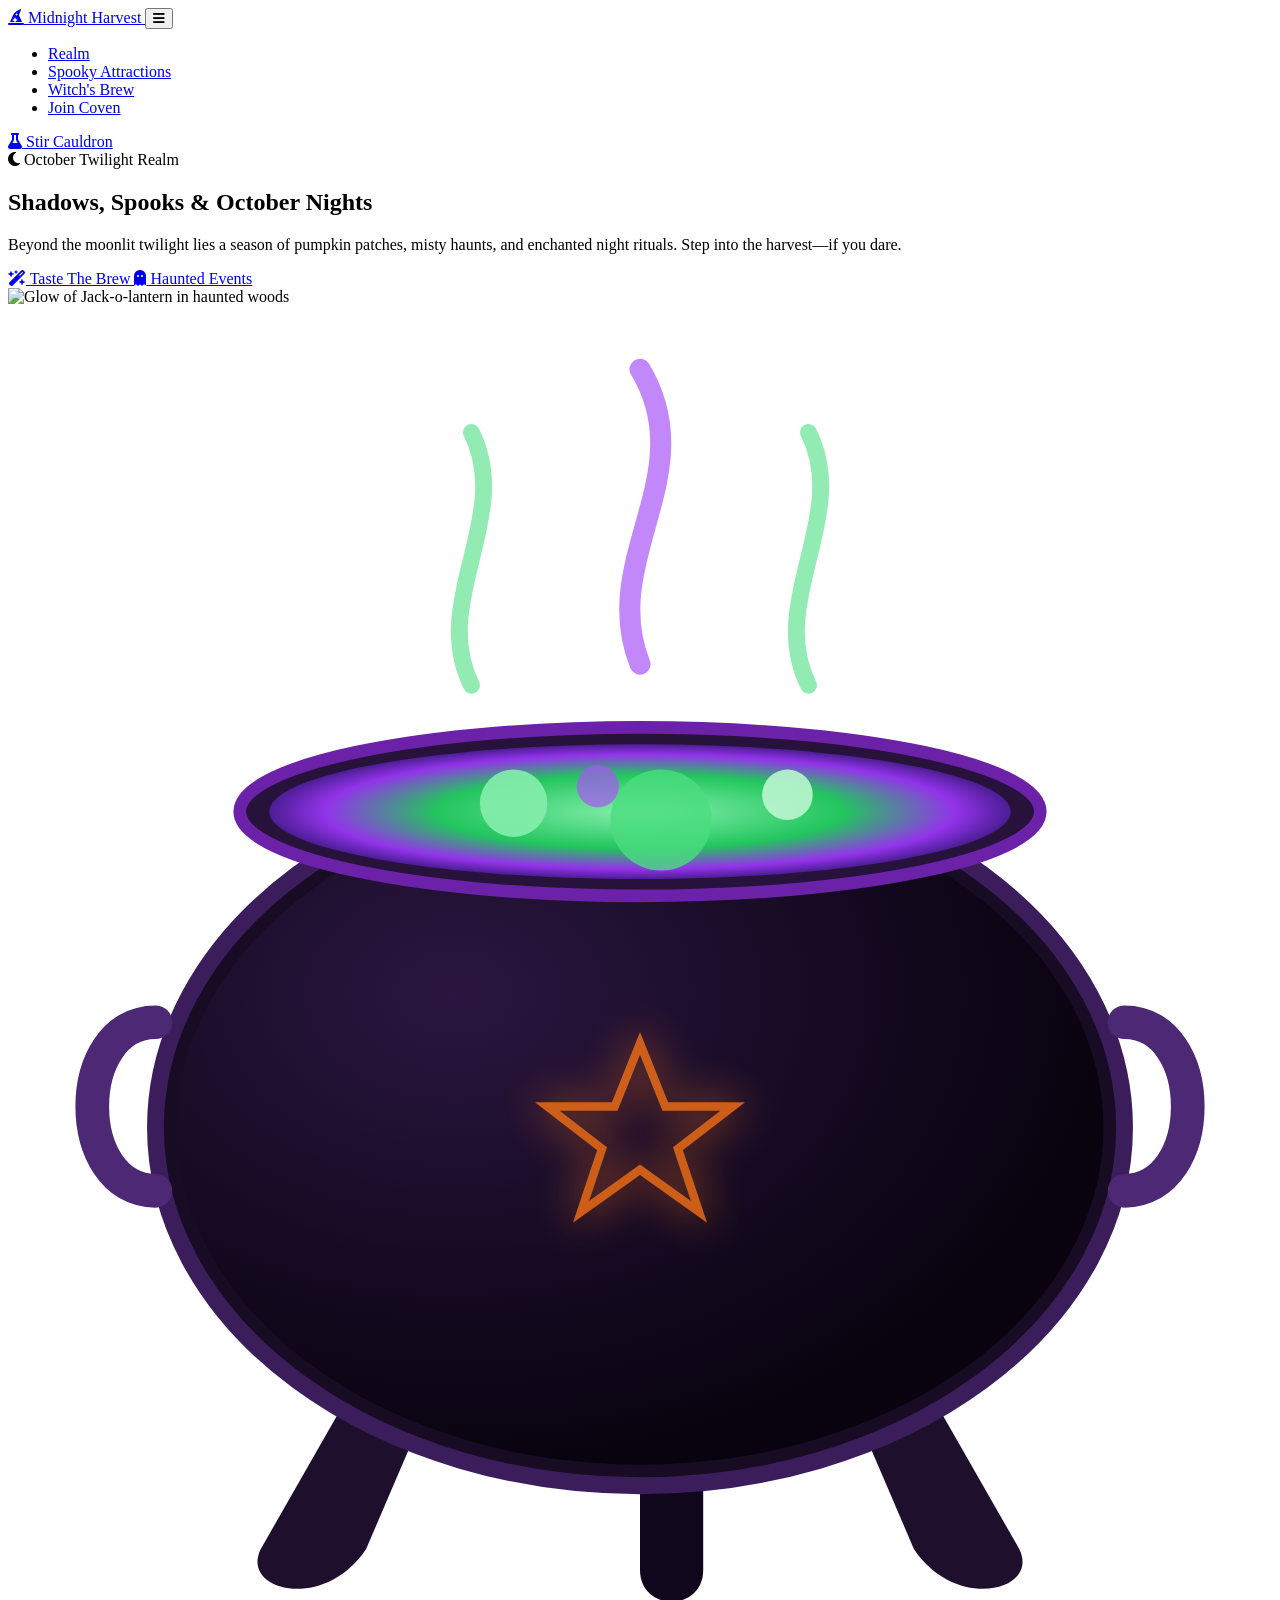
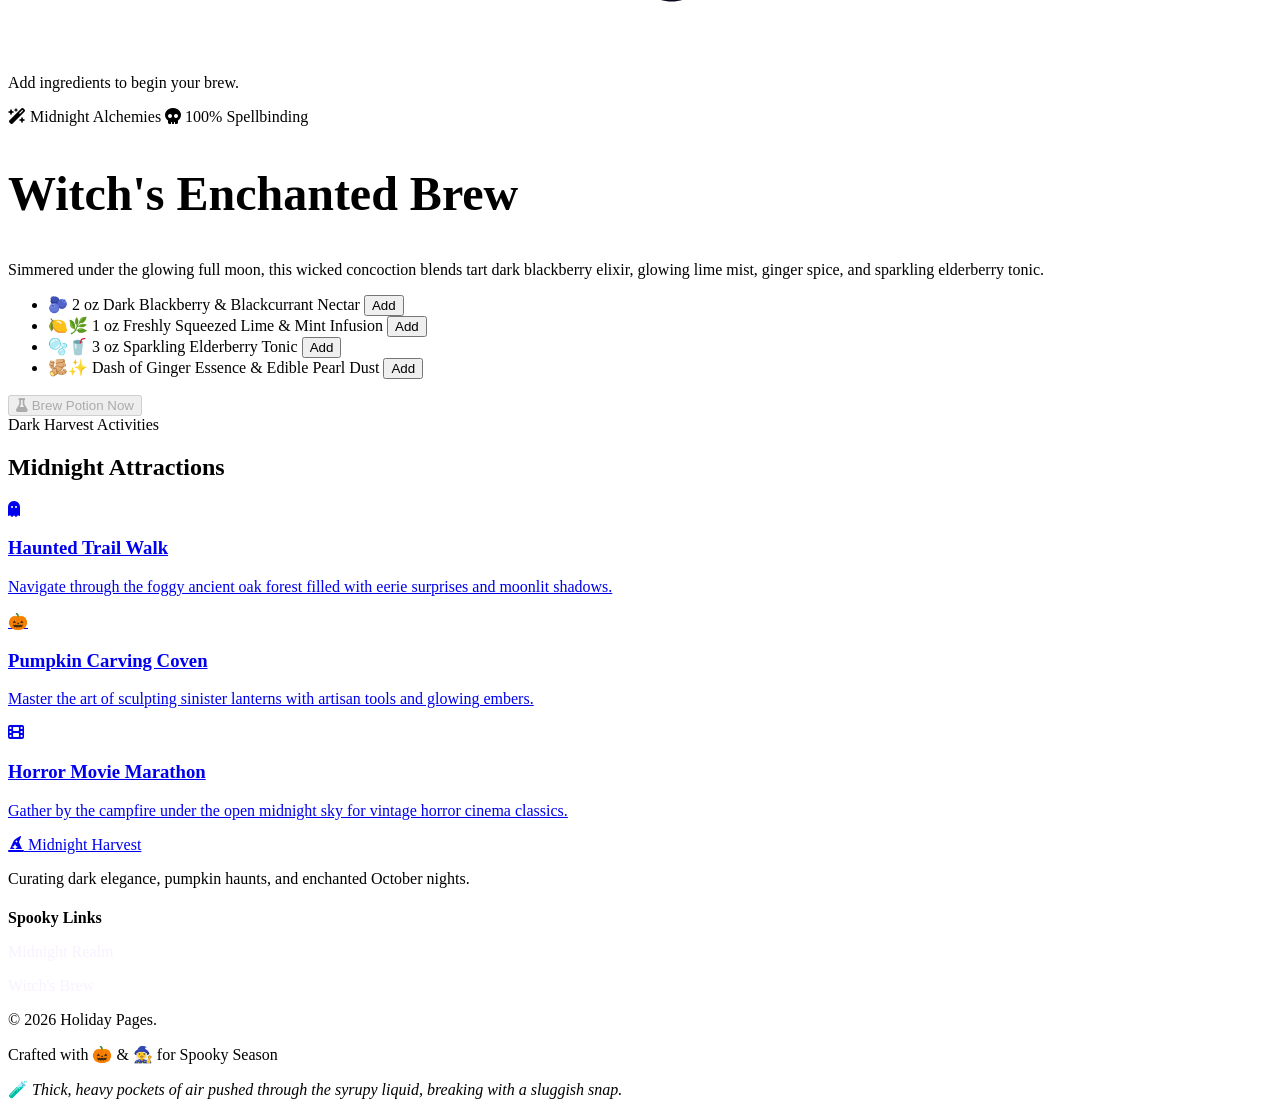
==== October Webpage/index.html @ c14561cd "Moved index.html to October Webpage/index.html" ====
<!DOCTYPE html>
<html lang="en">

<head>
    <meta charset="UTF-8">
    <meta name="viewport" content="width=device-width, initial-scale=1.0">
    <title>Midnight Harvest & Spooky Season</title>
    <link rel="icon" href="favicon.svg" type="image/svg+xml">
    <link rel="stylesheet" href="styles.css">
    <script src="nav.js" defer></script>
    <!-- Google Fonts: Creepster for eerie titles & Plus Jakarta Sans / Playfair for text -->
    <link rel="preconnect" href="https://fonts.googleapis.com">
    <link rel="preconnect" href="https://fonts.gstatic.com" crossorigin>
    <link href="https://fonts.googleapis.com/css2?family=Creepster&family=Playfair+Display:ital,wght@0,400..900;1,400..900&family=Plus+Jakarta+Sans:wght@300;400;500;600;700&display=swap" rel="stylesheet">
    <!-- FontAwesome icons for spooky UI items -->
    <link rel="stylesheet" href="https://cdnjs.cloudflare.com/ajax/libs/font-awesome/6.4.0/css/all.min.css">
</head>

<body>

    <div class="embers-container">
        <div class="floating-ember"></div>
        <div class="floating-ember"></div>
        <div class="floating-ember"></div>
        <div class="floating-ember"></div>
    </div>

    <!-- Navigation Header -->
    <header>
        <div class="container">
            <div class="nav-wrapper">
                <a href="#" class="logo">
                    <i class="fa-solid fa-hat-wizard"></i>
                    <span>Midnight Harvest</span>
                </a>
                <button class="nav-toggle" type="button" aria-expanded="false" aria-controls="primary-navigation" aria-label="Open navigation">
                    <i class="fa-solid fa-bars" aria-hidden="true"></i>
                </button>
                <div class="nav-menu" id="primary-navigation">
                    <ul class="nav-links">
                        <li><a href="#home" class="active">Realm</a></li>
                        <li><a href="#attractions">Spooky Attractions</a></li>
                        <li><a href="#brew">Witch's Brew</a></li>
                        <li><a href="pumpkin.html">Join Coven</a></li>
                    </ul>
                    <a href="#brew" class="btn-cta">
                        <i class="fa-solid fa-flask"></i> Stir Cauldron
                    </a>
                </div>
            </div>
        </div>
    </header>

    <main>
        <section class="hero-section" id="home">
            <div class="container">
                <div class="hero-grid">
                    <div class="hero-content">
                        <div class="seasonal-badge">
                            <i class="fa-solid fa-moon"></i> October Twilight Realm
                        </div>
                        <h1>Shadows, Spooks & <span>October Nights</span></h1>
                        <p>Beyond the moonlit twilight lies a season of pumpkin patches, misty haunts, and enchanted
                            night rituals. Step into the harvest—if you dare.</p>
                        <div class="hero-actions">
                            <a href="#brew" class="btn-cta">
                                <i class="fa-solid fa-wand-magic-sparkles"></i> Taste The Brew
                            </a>
                            <a href="#attractions" class="btn-secondary">
                                <i class="fa-solid fa-ghost"></i> Haunted Events
                            </a>
                        </div>
                    </div>

                    <div class="hero-spooky-card full-bleed-hero-card">
                        <img src="index-images/main-page.jpg"
                            alt="Glow of Jack-o-lantern in haunted woods">
                    </div>
                </div>
            </div>
        </section>

        <!-- Witch's Cauldron Recipe Section -->
        <section class="container" id="brew">
            <div class="story-section">
                <div class="story-grid">
                    <!-- DETAILED VECTOR WITCH'S CAULDRON WITH GLOWING BREW & ANIMATIONS -->
                    <div class="cauldron-container">
                        <div class="cauldron-svg-wrapper">
                            <svg viewBox="0 0 300 320" fill="none" xmlns="http://www.w3.org/2000/svg">
                                <!-- Steam & Mist layer -->
                                <g class="cauldron-steam">
                                    <path d="M110 90C100 70 120 50 110 30" stroke="#4ade80" stroke-width="4"
                                        stroke-linecap="round" opacity="0.6" />
                                    <path d="M150 85C140 60 165 40 150 15" stroke="#a855f7" stroke-width="5"
                                        stroke-linecap="round" opacity="0.7" />
                                    <path d="M190 90C180 70 200 50 190 30" stroke="#4ade80" stroke-width="4"
                                        stroke-linecap="round" opacity="0.6" />
                                </g>

                                <!-- Cauldron Feet/Stand -->
                                <path d="M80 260 L60 295 C55 305 75 310 85 295 L100 260 Z" fill="#1e102d" />
                                <path d="M220 260 L240 295 C245 305 225 310 215 295 L200 260 Z" fill="#1e102d" />
                                <path d="M150 270 L150 300 C150 310 165 310 165 300 L165 270 Z" fill="#11071c" />

                                <!-- Cauldron Body -->
                                <ellipse cx="150" cy="195" rx="115" ry="85" fill="#170c24" stroke="#3b1d5c"
                                    stroke-width="4" />
                                <ellipse cx="150" cy="195" rx="110" ry="80" fill="url(#cauldronShading)" />

                                <!-- Handles -->
                                <path d="M35 170 C15 170 15 210 35 210" stroke="#4c2875" stroke-width="8"
                                    stroke-linecap="round" fill="none" />
                                <path d="M265 170 C285 170 285 210 265 210" stroke="#4c2875" stroke-width="8"
                                    stroke-linecap="round" fill="none" />

                                <!-- Rim -->
                                <ellipse cx="150" cy="120" rx="95" ry="20" fill="#26123b" stroke="#6b21a8"
                                    stroke-width="3" />

                                <!-- Glowing Potion Liquid Surface -->
                                <g class="cauldron-glow">
                                    <ellipse cx="150" cy="120" rx="88" ry="16" fill="url(#potionGlow)" />
                                </g>

                                <!-- Bubbles popping in the potion -->
                                <circle class="cauldron-bubble" cx="120" cy="118" r="8" fill="#86efac" opacity="0.9" />
                                <circle class="cauldron-bubble-2" cx="155" cy="122" r="12" fill="#4ade80"
                                    opacity="0.8" />
                                <circle class="cauldron-bubble-3" cx="185" cy="116" r="6" fill="#bbf7d0"
                                    opacity="0.9" />
                                <circle class="cauldron-bubble" cx="140" cy="114" r="5" fill="#a855f7" opacity="0.7" />

                                <!-- Magic Emblem on Cauldron Front -->
                                <path
                                    d="M150 175 L156 190 L172 190 L159 200 L164 215 L150 205 L136 215 L141 200 L128 190 L144 190 Z"
                                    fill="none" stroke="#f97316" stroke-width="2" opacity="0.8"
                                    filter="drop-shadow(0 0 5px #f97316)" />

                                <!-- Gradients Definition -->
                                <defs>
                                    <radialGradient id="cauldronShading" cx="30%" cy="30%" r="70%">
                                        <stop offset="0%" stop-color="#2a1640" />
                                        <stop offset="70%" stop-color="#12081d" />
                                        <stop offset="100%" stop-color="#09030f" />
                                    </radialGradient>
                                    <radialGradient id="potionGlow" cx="50%" cy="50%" r="50%">
                                        <stop offset="0%" stop-color="#86efac" />
                                        <stop offset="55%" stop-color="#22c55e" />
                                        <stop offset="85%" stop-color="#9333ea" />
                                        <stop offset="100%" stop-color="#4c1d95" />
                                    </radialGradient>
                                </defs>
                            </svg>
                        </div>
                        <div class="cauldron-recipe-state">
                            <p class="cauldron-status" id="cauldronStatus" role="status" aria-live="polite">Add ingredients to begin your brew.</p>
                            <ul class="cauldron-contents" id="cauldronContents" aria-label="Ingredients in the cauldron"></ul>
                        </div>
                    </div>

                    <!-- Recipe Content -->
                    <div class="story-content">
                        <div class="recipe-meta">
                            <span><i class="fa-solid fa-wand-magic-sparkles"></i> Midnight Alchemies</span>
                            <span><i class="fa-solid fa-skull"></i> 100% Spellbinding</span>
                        </div>
                        <h2 class="spooky-font" style="color: var(--accent-green); font-size: 3rem;">Witch's Enchanted
                            Brew</h2>
                        <p>Simmered under the glowing full moon, this wicked concoction blends tart dark blackberry
                            elixir, glowing lime mist, ginger spice, and sparkling elderberry tonic.</p>

                        <ul class="ingredient-list brew-ingredient-list">
                            <li>
                                <span class="ingredient-name"><span aria-hidden="true">🫐</span> 2 oz Dark Blackberry & Blackcurrant Nectar</span>
                                <button class="ingredient-add" type="button" data-ingredient="Dark Blackberry & Blackcurrant Nectar">Add</button>
                            </li>
                            <li>
                                <span class="ingredient-name"><span aria-hidden="true">🍋🌿</span> 1 oz Freshly Squeezed Lime & Mint Infusion</span>
                                <button class="ingredient-add" type="button" data-ingredient="Freshly Squeezed Lime & Mint Infusion">Add</button>
                            </li>
                            <li>
                                <span class="ingredient-name"><span aria-hidden="true">🫧🥤</span> 3 oz Sparkling Elderberry Tonic</span>
                                <button class="ingredient-add" type="button" data-ingredient="Sparkling Elderberry Tonic">Add</button>
                            </li>
                            <li>
                                <span class="ingredient-name"><span aria-hidden="true">🫚✨</span> Dash of Ginger Essence & Edible Pearl Dust</span>
                                <button class="ingredient-add" type="button" data-ingredient="Ginger Essence & Edible Pearl Dust">Add</button>
                            </li>
                        </ul>

                        <button class="btn-cta" id="brewButton" type="button" onclick="castSpell()" disabled>
                            <i class="fa-solid fa-flask"></i> Brew Potion Now
                        </button>
                    </div>
                </div>
            </div>
        </section>

        <!-- Attractions Section -->
        <section class="container" id="attractions">
            <div class="section-header">
                <span class="sub-title">Dark Harvest Activities</span>
                <h2 class="spooky-font">Midnight Attractions</h2>
            </div>

            <div class="highlights-grid">
                <a class="feature-card" href="haunted.html">
                    <div class="feature-icon-wrapper">
                        <i class="fa-solid fa-ghost"></i>
                    </div>
                    <h3>Haunted Trail Walk</h3>
                    <p>Navigate through the foggy ancient oak forest filled with eerie surprises and moonlit shadows.
                    </p>
                </a>

                <a class="feature-card" href="pumpkin.html">
                    <div class="feature-icon-wrapper">
                        <span aria-hidden="true">🎃</span>
                    </div>
                    <h3>Pumpkin Carving Coven</h3>
                    <p>Master the art of sculpting sinister lanterns with artisan tools and glowing embers.</p>
                </a>

                <a class="feature-card" href="movies.html">
                    <div class="feature-icon-wrapper">
                        <i class="fa-solid fa-film"></i>
                    </div>
                    <h3>Horror Movie Marathon</h3>
                    <p>Gather by the campfire under the open midnight sky for vintage horror cinema classics.</p>
                </a>
            </div>
        </section>
    </main>

    <!-- Footer -->
    <footer>
        <div class="container">
            <div class="footer-grid">
                <div class="footer-brand">
                    <a href="#" class="logo">
                        <i class="fa-solid fa-hat-wizard"></i>
                        <span>Midnight Harvest</span>
                    </a>
                    <p>Curating dark elegance, pumpkin haunts, and enchanted October nights.</p>
                </div>
                <div>
                    <h4 style="color: var(--text-ghost); margin-bottom: 12px;">Spooky Links</h4>
                    <p><a href="#home" style="color: rgba(243,232,255,0.6); text-decoration: none;">Midnight Realm</a>
                    </p>
                    <p><a href="#brew" style="color: rgba(243,232,255,0.6); text-decoration: none;">Witch's Brew</a></p>
                </div>
            </div>
            <div class="footer-bottom">
                <p>&copy; 2026 Holiday Pages.</p>
                <p>Crafted with 🎃 & 🧙‍♀️ for Spooky Season</p>
            </div>
        </div>
    </footer>

    <!-- Toast Popup for Potion Spell -->
    <div class="spooky-toast" id="spookyToast" role="status" aria-live="polite">
        🧪 <i id="spookyToastMessage">Thick, heavy pockets of air pushed through the syrupy liquid, breaking with a sluggish snap.</i>
    </div>

    <script>
        const ingredientButtons = document.querySelectorAll('.ingredient-add');
        const cauldronContents = document.getElementById('cauldronContents');
        const cauldronStatus = document.getElementById('cauldronStatus');
        const brewButton = document.getElementById('brewButton');
        const addedIngredients = new Set();
        let isBrewing = false;

        function resetIngredients() {
            addedIngredients.clear();
            cauldronContents.replaceChildren();
            ingredientButtons.forEach((button) => {
                button.disabled = false;
                button.textContent = 'Add';
            });
            brewButton.disabled = true;
            cauldronStatus.textContent = 'Potion finished. Add ingredients to brew again.';
            isBrewing = false;
        }

        ingredientButtons.forEach((button) => {
            button.addEventListener('click', () => {
                const ingredient = button.dataset.ingredient;
                if (addedIngredients.has(ingredient)) return;

                addedIngredients.add(ingredient);
                const listItem = document.createElement('li');
                listItem.textContent = ingredient;
                cauldronContents.append(listItem);

                button.disabled = true;
                button.textContent = 'Added';
                cauldronStatus.textContent = addedIngredients.size === ingredientButtons.length
                    ? 'All ingredients added. Your brew is ready.'
                    : `${addedIngredients.size} of ${ingredientButtons.length} ingredients added.`;
                brewButton.disabled = addedIngredients.size !== ingredientButtons.length;
            });
        });

        function castSpell() {
            if (isBrewing || addedIngredients.size !== ingredientButtons.length) return;

            isBrewing = true;
            brewButton.disabled = true;
            const toast = document.getElementById('spookyToast');
            const toastMessage = document.getElementById('spookyToastMessage');
            toast.style.display = 'block';
            toastMessage.textContent = 'Thick, heavy pockets of air pushed through the syrupy liquid, breaking with a sluggish snap.';
            cauldronStatus.textContent = 'Your potion is bubbling away.';

            // Visual feedback on cauldron SVG bubbles
            const bubbles = document.querySelectorAll('.cauldron-bubble, .cauldron-bubble-2, .cauldron-bubble-3');
            bubbles.forEach(b => {
                b.style.fill = "#f97316";
            });

            setTimeout(() => {
                toast.style.display = 'none';
                bubbles.forEach(b => {
                    b.style.fill = "#86efac";
                });

                setTimeout(() => {
                    toastMessage.textContent = 'Your potion is ready to serve!';
                    toast.style.display = 'block';
                    cauldronStatus.textContent = 'Your potion is ready to serve.';

                    setTimeout(() => {
                        toast.style.display = 'none';
                        resetIngredients();
                    }, 3000);
                }, 1500);
            }, 4000);
        }
    </script>
</body>
</html>
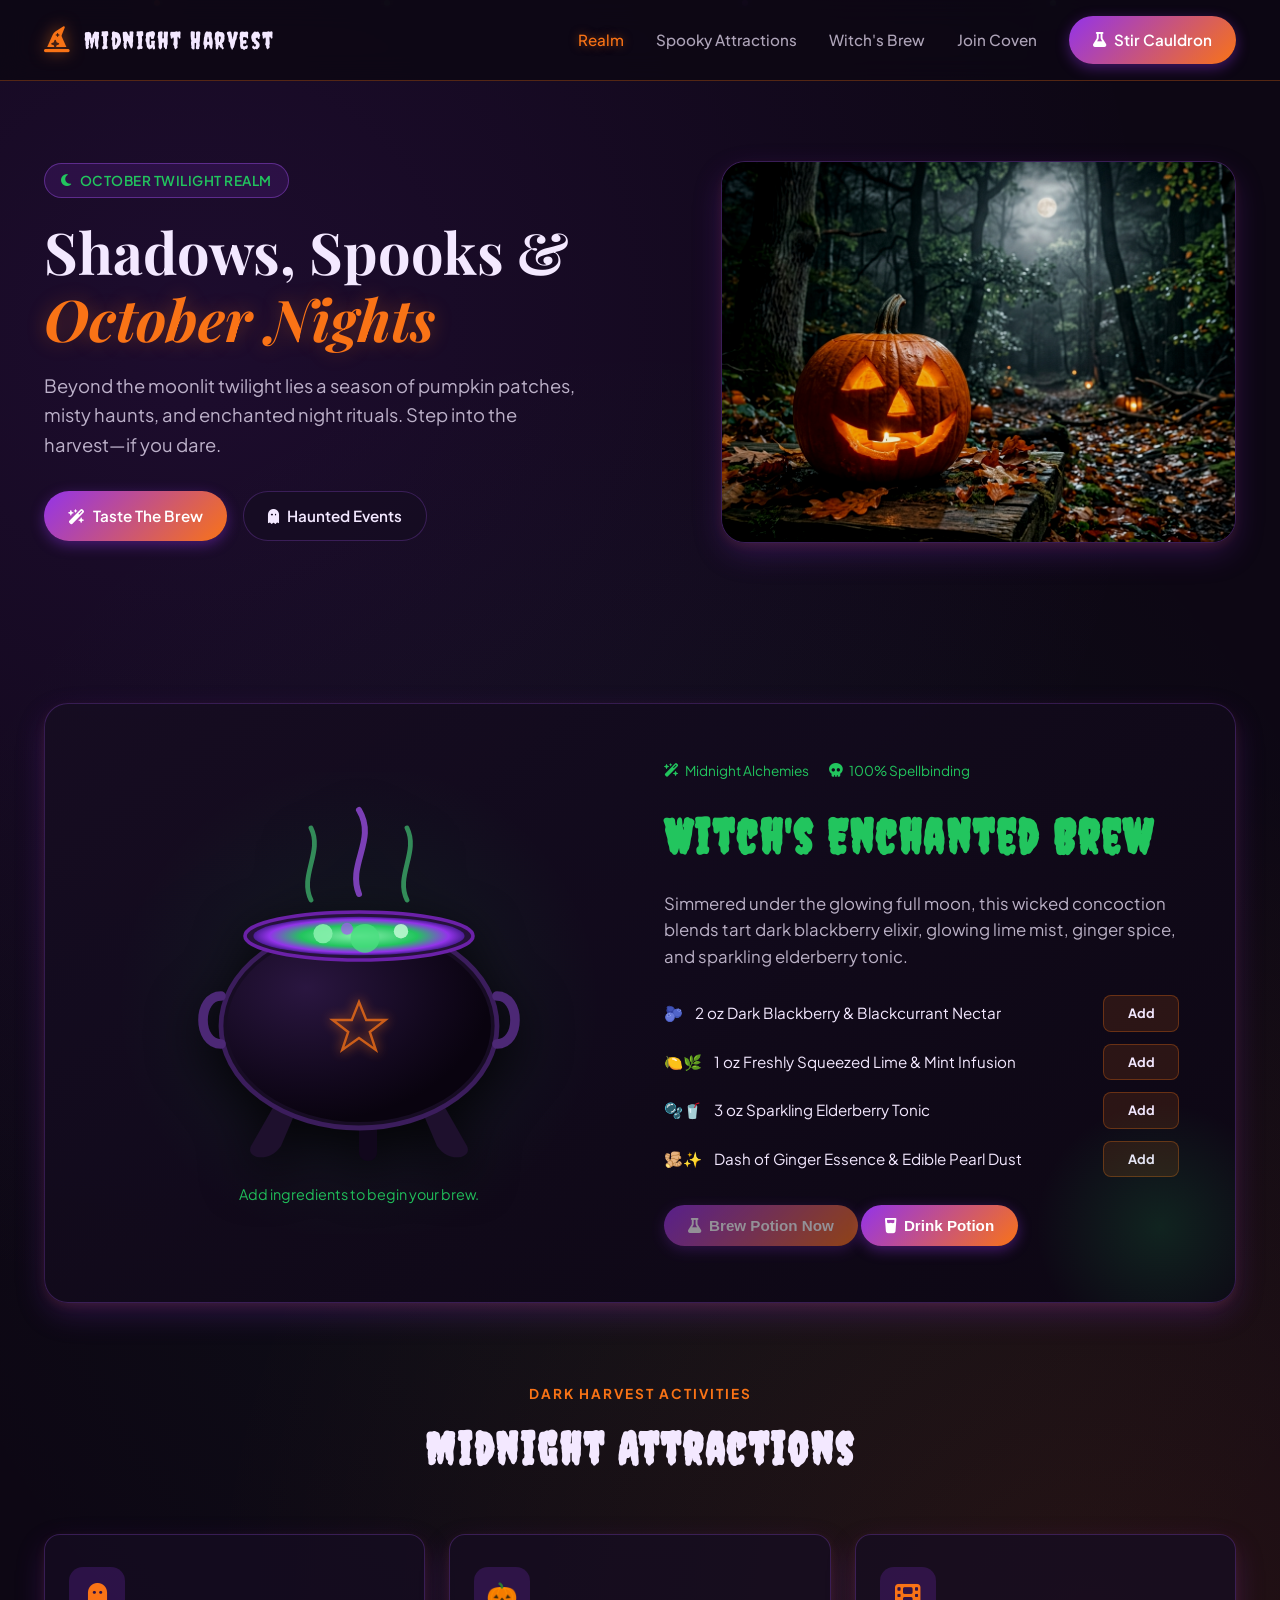
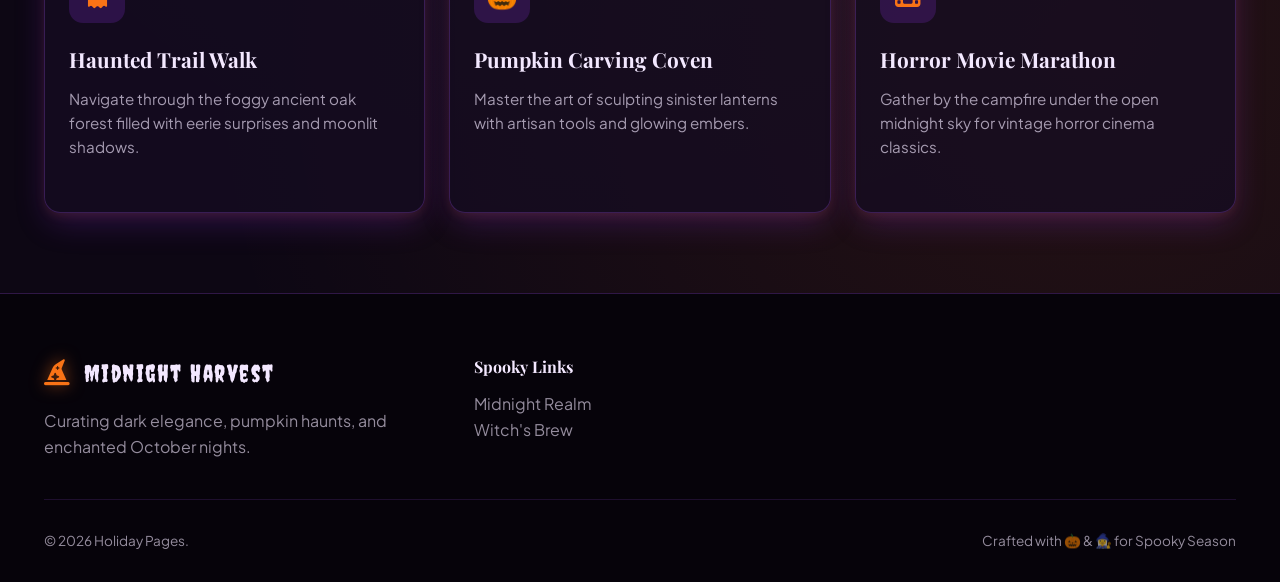
==== commit f12f70c9: "add drinkable potion and floating collision effect" ====
--- a/October Webpage/index.html
+++ b/October Webpage/index.html
@@ -189,9 +189,14 @@
                             </li>
                         </ul>
 
-                        <button class="btn-cta" id="brewButton" type="button" onclick="castSpell()" disabled>
-                            <i class="fa-solid fa-flask"></i> Brew Potion Now
-                        </button>
+                        <div class="brew-actions">
+                            <button class="btn-cta" id="brewButton" type="button" onclick="castSpell()" disabled>
+                                <i class="fa-solid fa-flask"></i> Brew Potion Now
+                            </button>
+                            <button class="btn-cta" id="drinkButton" type="button" onclick="drinkPotion()" hidden>
+                                <i class="fa-solid fa-glass-water"></i> Drink Potion
+                            </button>
+                        </div>
                     </div>
                 </div>
             </div>
@@ -268,10 +273,160 @@
         const cauldronContents = document.getElementById('cauldronContents');
         const cauldronStatus = document.getElementById('cauldronStatus');
         const brewButton = document.getElementById('brewButton');
+        const drinkButton = document.getElementById('drinkButton');
         const addedIngredients = new Set();
         let isBrewing = false;
-
-        function resetIngredients() {
+        let potionEffectTimeout;
+        let potionAnimationFrame;
+        let potionFloaters = [];
+
+        function stopPotionChaos() {
+            cancelAnimationFrame(potionAnimationFrame);
+            potionFloaters.forEach(({ element }) => {
+                element.classList.remove('potion-floater');
+                element.style.translate = '';
+            });
+            potionFloaters = [];
+            document.body.classList.remove('potion-chaos');
+        }
+
+        function startPotionChaos() {
+            stopPotionChaos();
+
+            if (window.matchMedia('(prefers-reduced-motion: reduce)').matches) return;
+
+            function isPositionedToViewport(element) {
+                for (let ancestor = element; ancestor && ancestor !== document.body; ancestor = ancestor.parentElement) {
+                    const position = getComputedStyle(ancestor).position;
+                    if (position === 'fixed' || position === 'sticky') return true;
+                }
+                return false;
+            }
+
+            const floaterSelector = '.seasonal-badge, h1, h2, h3, h4, p, a, button, li, img, svg, .ingredient-name, .feature-card, .movie-card, .cauldron-container, .story-content, .section-header, .hero-spooky-card, .logo, .nav-toggle, .recipe-meta, .hero-actions, .footer-brand, .footer-bottom';
+            const pageWidth = Math.max(document.documentElement.scrollWidth, window.innerWidth);
+            const pageHeight = Math.max(document.documentElement.scrollHeight, window.innerHeight);
+            const candidates = Array.from(document.querySelectorAll(floaterSelector));
+            const candidateSelector = candidates.map((element) => {
+                if (element.id) return `#${CSS.escape(element.id)}`;
+                const classes = Array.from(element.classList).map((name) => `.${CSS.escape(name)}`).join('');
+                return `${element.tagName.toLowerCase()}${classes}`;
+            });
+
+            potionFloaters = candidates
+                .filter((element) => {
+                    const bounds = element.getBoundingClientRect();
+                    const style = getComputedStyle(element);
+                    const isBrewIngredient = element.matches('.brew-ingredient-list .ingredient-name, .brew-ingredient-list .ingredient-add');
+                    const recipeContent = element.closest('.story-content')?.querySelector('.brew-ingredient-list');
+                    const parentFloater = element.parentElement?.closest(candidateSelector.join(','));
+                    const isRecipeChild = Boolean(recipeContent && parentFloater?.matches('.story-content'));
+                    const hasUnselectedFloaterParent = parentFloater && !isRecipeChild &&
+                        !(isBrewIngredient && parentFloater.matches('.brew-ingredient-list > li'));
+                    return bounds.width > 0 && bounds.height > 0 &&
+                        style.display !== 'none' && style.visibility !== 'hidden' &&
+                        style.position !== 'fixed' &&
+                        !isPositionedToViewport(element) &&
+                        !(element.matches('.story-content') && element.querySelector('.brew-ingredient-list')) &&
+                        !element.matches('.brew-ingredient-list > li') &&
+                        !hasUnselectedFloaterParent;
+                })
+                .map((element) => {
+                    const bounds = element.getBoundingClientRect();
+                    const x = bounds.left + window.scrollX;
+                    const y = bounds.top + window.scrollY;
+                    element.classList.add('potion-floater');
+                    return {
+                        element,
+                        x,
+                        y,
+                        originX: x,
+                        originY: y,
+                        width: bounds.width,
+                        height: bounds.height,
+                        velocityX: (Math.random() - 0.5) * 2.4 || 1.2,
+                        velocityY: (Math.random() - 0.5) * 2.4 || -1.2
+                    };
+                });
+
+            document.body.classList.add('potion-chaos');
+            let previousTime = 0;
+
+            function animateFloaters(time) {
+                const frameScale = previousTime ? Math.min((time - previousTime) / 16.67, 2) : 1;
+                previousTime = time;
+
+                potionFloaters.forEach((floater) => {
+                    floater.x += floater.velocityX * frameScale;
+                    floater.y += floater.velocityY * frameScale;
+
+                    if (floater.x < 0 || floater.x + floater.width > pageWidth) {
+                        floater.x = Math.max(0, Math.min(floater.x, pageWidth - floater.width));
+                        floater.velocityX *= -1;
+                    }
+                    if (floater.y < 0 || floater.y + floater.height > pageHeight) {
+                        floater.y = Math.max(0, Math.min(floater.y, pageHeight - floater.height));
+                        floater.velocityY *= -1;
+                    }
+                });
+
+                for (let collisionPass = 0; collisionPass < 3; collisionPass += 1) {
+                    for (let firstIndex = 0; firstIndex < potionFloaters.length; firstIndex += 1) {
+                        const first = potionFloaters[firstIndex];
+                        for (let secondIndex = firstIndex + 1; secondIndex < potionFloaters.length; secondIndex += 1) {
+                            const second = potionFloaters[secondIndex];
+                            const overlapX = Math.min(first.x + first.width, second.x + second.width) - Math.max(first.x, second.x);
+                            const overlapY = Math.min(first.y + first.height, second.y + second.height) - Math.max(first.y, second.y);
+                            if (overlapX <= 0 || overlapY <= 0) continue;
+
+                            const firstInverseMass = 1 / (first.width * first.height);
+                            const secondInverseMass = 1 / (second.width * second.height);
+                            const inverseMassTotal = firstInverseMass + secondInverseMass;
+
+                            if (overlapX < overlapY) {
+                                const normal = first.x + first.width / 2 < second.x + second.width / 2 ? -1 : 1;
+                                const separation = overlapX + 0.5;
+                                first.x += normal * separation * firstInverseMass / inverseMassTotal;
+                                second.x -= normal * separation * secondInverseMass / inverseMassTotal;
+                                if ((first.velocityX - second.velocityX) * normal < 0) {
+                                    [first.velocityX, second.velocityX] = [second.velocityX, first.velocityX];
+                                }
+                            } else {
+                                const normal = first.y + first.height / 2 < second.y + second.height / 2 ? -1 : 1;
+                                const separation = overlapY + 0.5;
+                                first.y += normal * separation * firstInverseMass / inverseMassTotal;
+                                second.y -= normal * separation * secondInverseMass / inverseMassTotal;
+                                if ((first.velocityY - second.velocityY) * normal < 0) {
+                                    [first.velocityY, second.velocityY] = [second.velocityY, first.velocityY];
+                                }
+                            }
+                        }
+                    }
+                }
+
+                potionFloaters.forEach((floater) => {
+                    const maxX = Math.max(0, pageWidth - floater.width);
+                    const maxY = Math.max(0, pageHeight - floater.height);
+                    if (floater.x < 0 || floater.x > maxX) {
+                        floater.x = Math.max(0, Math.min(floater.x, maxX));
+                        floater.velocityX = Math.abs(floater.velocityX) * (floater.x === maxX ? -1 : 1);
+                    }
+                    if (floater.y < 0 || floater.y > maxY) {
+                        floater.y = Math.max(0, Math.min(floater.y, maxY));
+                        floater.velocityY = Math.abs(floater.velocityY) * (floater.y === maxY ? -1 : 1);
+                    }
+                });
+
+                potionFloaters.forEach(({ element, x, y, originX, originY }) => {
+                    element.style.translate = `${x - originX}px ${y - originY}px`;
+                });
+                potionAnimationFrame = requestAnimationFrame(animateFloaters);
+            }
+
+            potionAnimationFrame = requestAnimationFrame(animateFloaters);
+        }
+
+        function resetIngredients(status) {
             addedIngredients.clear();
             cauldronContents.replaceChildren();
             ingredientButtons.forEach((button) => {
@@ -279,8 +434,19 @@
                 button.textContent = 'Add';
             });
             brewButton.disabled = true;
-            cauldronStatus.textContent = 'Potion finished. Add ingredients to brew again.';
+            drinkButton.hidden = true;
+            cauldronStatus.textContent = status;
             isBrewing = false;
+        }
+
+        function drinkPotion() {
+            if (!isBrewing || drinkButton.hidden) return;
+
+            document.getElementById('spookyToast').style.display = 'none';
+            clearTimeout(potionEffectTimeout);
+            startPotionChaos();
+            potionEffectTimeout = setTimeout(stopPotionChaos, 60_000);
+            resetIngredients('You enjoyed the potion. Add ingredients to brew another.');
         }
 
         ingredientButtons.forEach((button) => {
@@ -329,10 +495,10 @@
                     toastMessage.textContent = 'Your potion is ready to serve!';
                     toast.style.display = 'block';
                     cauldronStatus.textContent = 'Your potion is ready to serve.';
+                    drinkButton.hidden = false;
 
                     setTimeout(() => {
                         toast.style.display = 'none';
-                        resetIngredients();
                     }, 3000);
                 }, 1500);
             }, 4000);
--- a/October Webpage/styles.css
+++ b/October Webpage/styles.css
@@ -0,0 +1,1042 @@
+:root {
+    --bg-obsidian: #0d0714;
+    --bg-card: rgba(22, 13, 34, 0.75);
+    --bg-card-border: rgba(168, 85, 247, 0.25);
+    --primary-pumpkin: #f97316;
+    --primary-purple: #9333ea;
+    --accent-green: #22c55e;
+    --glow-green: #4ade80;
+    --text-ghost: #f3e8ff;
+    --text-subtle: #a855f7;
+    --text-muted: #94a3b8;
+    --border-spooky: rgba(249, 115, 22, 0.3);
+    --shadow-witchy: 0 12px 32px -4px rgba(147, 51, 234, 0.25), 0 4px 12px -2px rgba(249, 115, 22, 0.15);
+    --shadow-glow: 0 0 25px rgba(34, 197, 94, 0.35);
+    --radius-lg: 24px;
+    --radius-md: 16px;
+    --radius-sm: 8px;
+    --transition-smooth: all 0.35s cubic-bezier(0.16, 1, 0.3, 1);
+}
+
+* {
+    margin: 0;
+    padding: 0;
+    box-sizing: border-box;
+}
+
+html {
+    scroll-behavior: smooth;
+}
+
+body {
+    font-family: 'Plus Jakarta Sans', sans-serif;
+    background-color: var(--bg-obsidian);
+    color: var(--text-ghost);
+    line-height: 1.6;
+    overflow-x: hidden;
+    position: relative;
+    background-image:
+        radial-gradient(circle at 15% 15%, rgba(147, 51, 234, 0.12) 0%, transparent 45%),
+        radial-gradient(circle at 85% 75%, rgba(249, 115, 22, 0.1) 0%, transparent 45%),
+        radial-gradient(circle at 50% 50%, rgba(34, 197, 94, 0.05) 0%, transparent 60%);
+}
+
+/* Typography */
+h1,
+h2,
+h3,
+h4 {
+    font-family: 'Playfair Display', Georgia, serif;
+    color: var(--text-ghost);
+    font-weight: 700;
+}
+
+.spooky-font {
+    font-family: 'Creepster', cursive;
+    letter-spacing: 2px;
+}
+
+/* Floating Ember & Sparkle Effect */
+.embers-container {
+    position: fixed;
+    top: 0;
+    left: 0;
+    width: 100%;
+    height: 100%;
+    pointer-events: none;
+    z-index: 10;
+    overflow: hidden;
+}
+
+.floating-ember {
+    position: absolute;
+    width: 6px;
+    height: 6px;
+    background-color: var(--accent-green);
+    border-radius: 50%;
+    box-shadow: 0 0 8px var(--glow-green);
+    opacity: 0.4;
+    animation: riseEmbers 10s linear infinite;
+}
+
+.floating-ember:nth-child(1) {
+    left: 12%;
+    animation-delay: 0s;
+    animation-duration: 9s;
+    background-color: var(--primary-pumpkin);
+}
+
+.floating-ember:nth-child(2) {
+    left: 30%;
+    animation-delay: 2s;
+    animation-duration: 12s;
+    background-color: var(--accent-green);
+}
+
+.floating-ember:nth-child(3) {
+    left: 58%;
+    animation-delay: 1s;
+    animation-duration: 8s;
+    background-color: var(--primary-purple);
+}
+
+.floating-ember:nth-child(4) {
+    left: 82%;
+    animation-delay: 4s;
+    animation-duration: 11s;
+    background-color: var(--glow-green);
+}
+
+@keyframes riseEmbers {
+    0% {
+        transform: translateY(105vh) scale(0.6);
+        opacity: 0;
+    }
+
+    20% {
+        opacity: 0.8;
+    }
+
+    80% {
+        opacity: 0.8;
+    }
+
+    100% {
+        transform: translateY(-10vh) scale(1.4);
+        opacity: 0;
+    }
+}
+
+/* Layout Container */
+.container {
+    max-width: 1240px;
+    margin: 0 auto;
+    padding: 0 24px;
+}
+
+/* Header / Navbar */
+header {
+    position: sticky;
+    top: 0;
+    z-index: 100;
+    background: rgba(13, 7, 20, 0.88);
+    backdrop-filter: blur(14px);
+    -webkit-backdrop-filter: blur(14px);
+    border-bottom: 1px solid var(--border-spooky);
+    transition: var(--transition-smooth);
+}
+
+header.nav-hidden {
+    transform: translateY(-100%);
+}
+
+header.nav-hidden:focus-within {
+    transform: translateY(0);
+}
+
+.nav-wrapper {
+    display: flex;
+    align-items: center;
+    justify-content: space-between;
+    height: 80px;
+}
+
+.nav-menu {
+    display: flex;
+    align-items: center;
+    gap: 32px;
+}
+
+.nav-toggle {
+    display: none;
+    align-items: center;
+    justify-content: center;
+    width: 44px;
+    height: 44px;
+    color: var(--text-ghost);
+    background: rgba(22, 13, 34, 0.8);
+    border: 1px solid var(--bg-card-border);
+    border-radius: var(--radius-sm);
+    font-size: 1.2rem;
+    cursor: pointer;
+}
+
+.logo {
+    display: flex;
+    align-items: center;
+    gap: 12px;
+    text-decoration: none;
+    color: var(--text-ghost);
+    font-size: 1.5rem;
+    font-family: 'Creepster', cursive;
+    letter-spacing: 1.5px;
+}
+
+.logo i {
+    color: var(--primary-pumpkin);
+    font-size: 1.6rem;
+    filter: drop-shadow(0 0 8px rgba(249, 115, 22, 0.6));
+}
+
+.nav-links {
+    display: flex;
+    gap: 32px;
+    list-style: none;
+}
+
+.nav-links a {
+    text-decoration: none;
+    color: rgba(243, 232, 255, 0.7);
+    font-weight: 500;
+    font-size: 0.95rem;
+    transition: var(--transition-smooth);
+    position: relative;
+}
+
+.nav-links a:hover,
+.nav-links a.active {
+    color: var(--primary-pumpkin);
+    text-shadow: 0 0 10px rgba(249, 115, 22, 0.5);
+}
+
+.nav-toggle:focus-visible,
+.nav-links a:focus-visible,
+.nav-menu .btn-cta:focus-visible {
+    outline: 2px solid var(--accent-green);
+    outline-offset: 4px;
+}
+
+.btn-cta {
+    background: linear-gradient(135deg, var(--primary-purple) 0%, var(--primary-pumpkin) 100%);
+    color: #ffffff;
+    padding: 12px 24px;
+    border-radius: 50px;
+    text-decoration: none;
+    font-weight: 600;
+    font-size: 0.95rem;
+    box-shadow: 0 4px 14px rgba(147, 51, 234, 0.4);
+    transition: var(--transition-smooth);
+    display: inline-flex;
+    align-items: center;
+    gap: 8px;
+    border: none;
+    cursor: pointer;
+}
+
+.btn-cta:hover {
+    transform: translateY(-2px);
+    box-shadow: 0 6px 20px rgba(249, 115, 22, 0.5);
+    background: linear-gradient(135deg, #a855f7 0%, #ea580c 100%);
+}
+
+.btn-secondary {
+    background-color: rgba(22, 13, 34, 0.8);
+    color: var(--text-ghost);
+    border: 1px solid var(--bg-card-border);
+    padding: 12px 24px;
+    border-radius: 50px;
+    text-decoration: none;
+    font-weight: 600;
+    font-size: 0.95rem;
+    transition: var(--transition-smooth);
+    display: inline-flex;
+    align-items: center;
+    gap: 8px;
+}
+
+.btn-secondary:hover {
+    background-color: rgba(147, 51, 234, 0.2);
+    color: var(--accent-green);
+    border-color: var(--accent-green);
+    transform: translateY(-2px);
+    box-shadow: var(--shadow-glow);
+}
+
+/* Hero Section */
+.hero-section {
+    padding: 80px 0;
+    position: relative;
+}
+
+.hero-grid {
+    display: grid;
+    grid-template-columns: 1.1fr 0.9fr;
+    gap: 48px;
+    align-items: center;
+}
+
+.seasonal-badge {
+    display: inline-flex;
+    align-items: center;
+    gap: 8px;
+    background: rgba(147, 51, 234, 0.15);
+    border: 1px solid rgba(168, 85, 247, 0.4);
+    color: var(--accent-green);
+    padding: 6px 16px;
+    border-radius: 30px;
+    font-size: 0.85rem;
+    font-weight: 600;
+    margin-bottom: 20px;
+    letter-spacing: 0.5px;
+    text-transform: uppercase;
+}
+
+.hero-content h1 {
+    font-size: 3.6rem;
+    line-height: 1.15;
+    margin-bottom: 20px;
+}
+
+.hero-content h1 span {
+    color: var(--primary-pumpkin);
+    font-style: italic;
+    text-shadow: 0 0 20px rgba(249, 115, 22, 0.3);
+}
+
+.hero-content p {
+    font-size: 1.15rem;
+    color: rgba(243, 232, 255, 0.75);
+    margin-bottom: 32px;
+    max-width: 540px;
+}
+
+.hero-actions {
+    display: flex;
+    gap: 16px;
+    flex-wrap: wrap;
+}
+
+/* Spooky Hero Illustration */
+.hero-spooky-card {
+    background: var(--bg-card);
+    backdrop-filter: blur(10px);
+    border: 1px solid var(--bg-card-border);
+    border-radius: var(--radius-lg);
+    padding: 32px;
+    box-shadow: var(--shadow-witchy);
+    text-align: center;
+    position: relative;
+}
+
+.hero-spooky-card img {
+    width: 100%;
+    height: 380px;
+    object-fit: cover;
+    border-radius: var(--radius-md);
+    filter: brightness(0.9) contrast(1.1);
+}
+
+.full-bleed-hero-card {
+    padding: 0;
+    overflow: hidden;
+}
+
+.full-bleed-hero-card img {
+    display: block;
+    border-radius: 0;
+}
+
+.movie-visual-placeholder {
+    min-height: 446px;
+    display: flex;
+    flex-direction: column;
+    align-items: center;
+    justify-content: center;
+    gap: 12px;
+    color: var(--text-ghost);
+    background: radial-gradient(circle at 50% 35%, rgba(147, 51, 234, 0.2), transparent 55%), rgba(22, 13, 34, 0.8);
+    border-style: dashed;
+}
+
+.movie-visual-placeholder > i {
+    color: var(--primary-pumpkin);
+    font-size: 3rem;
+}
+
+.movie-visual-placeholder p {
+    font-family: 'Playfair Display', Georgia, serif;
+    font-size: 1.25rem;
+    font-weight: 700;
+}
+
+.movie-visual-placeholder span,
+.movie-imdb-link {
+    color: var(--accent-green);
+    font-size: 0.9rem;
+    font-weight: 600;
+}
+
+.movie-imdb-link {
+    margin-top: auto;
+}
+
+.movie-card:hover .movie-imdb-link {
+    color: var(--primary-pumpkin);
+}
+
+.movie-card:focus-visible {
+    outline: 2px solid var(--accent-green);
+    outline-offset: 4px;
+}
+
+/* Witches' Brew Cauldron Section */
+.story-section {
+    background: linear-gradient(145deg, rgba(22, 13, 34, 0.95) 0%, rgba(13, 7, 20, 0.98) 100%);
+    border-radius: var(--radius-lg);
+    border: 1px solid var(--bg-card-border);
+    padding: 56px;
+    margin: 80px 0;
+    box-shadow: var(--shadow-witchy);
+    position: relative;
+    overflow: hidden;
+}
+
+.story-section::after {
+    content: '';
+    position: absolute;
+    bottom: -50px;
+    right: -50px;
+    width: 250px;
+    height: 250px;
+    background: radial-gradient(circle, rgba(34, 197, 94, 0.15) 0%, transparent 70%);
+    pointer-events: none;
+}
+
+.story-grid {
+    display: grid;
+    grid-template-columns: 1fr 1fr;
+    gap: 48px;
+    align-items: center;
+}
+
+/* Cauldron Visual Wrapper */
+.cauldron-container {
+    position: relative;
+    display: flex;
+    flex-direction: column;
+    justify-content: center;
+    align-items: center;
+    background: radial-gradient(circle, rgba(34, 197, 94, 0.1) 0%, transparent 70%);
+    padding: 20px;
+    border-radius: var(--radius-lg);
+}
+
+.cauldron-svg-wrapper {
+    width: 100%;
+    max-width: 360px;
+    position: relative;
+    filter: drop-shadow(0 15px 25px rgba(0, 0, 0, 0.8));
+}
+
+.cauldron-recipe-state {
+    width: 100%;
+    max-width: 360px;
+    text-align: center;
+}
+
+.cauldron-status {
+    min-height: 1.6em;
+    margin: 0 0 8px;
+    color: var(--accent-green);
+    font-size: 0.9rem;
+}
+
+.cauldron-contents {
+    display: flex;
+    flex-wrap: wrap;
+    justify-content: center;
+    gap: 6px;
+    list-style: none;
+}
+
+.cauldron-contents li {
+    padding: 4px 8px;
+    border: 1px solid var(--border-spooky);
+    border-radius: var(--radius-sm);
+    color: var(--text-ghost);
+    background: rgba(13, 7, 20, 0.75);
+    font-size: 0.75rem;
+}
+
+/* Cauldron Animations */
+.cauldron-steam {
+    animation: steamFloat 3.5s ease-in-out infinite alternate;
+    transform-origin: center bottom;
+}
+
+.cauldron-bubble {
+    animation: bubblePop 2.2s ease-in-out infinite;
+    transform-origin: center;
+}
+
+.cauldron-bubble-2 {
+    animation: bubblePop 2.8s ease-in-out infinite 0.7s;
+    transform-origin: center;
+}
+
+.cauldron-bubble-3 {
+    animation: bubblePop 1.9s ease-in-out infinite 1.2s;
+    transform-origin: center;
+}
+
+.cauldron-glow {
+    animation: liquidGlow 2.5s ease-in-out infinite alternate;
+}
+
+@keyframes steamFloat {
+    0% {
+        transform: translateY(0) scaleX(0.95);
+        opacity: 0.5;
+    }
+
+    50% {
+        transform: translateY(-8px) scaleX(1.05);
+        opacity: 0.85;
+    }
+
+    100% {
+        transform: translateY(-16px) scaleX(0.9);
+        opacity: 0.4;
+    }
+}
+
+@keyframes bubblePop {
+    0% {
+        transform: scale(0.6) translateY(0);
+        opacity: 0.2;
+    }
+
+    50% {
+        transform: scale(1.2) translateY(-6px);
+        opacity: 1;
+    }
+
+    100% {
+        transform: scale(0.3) translateY(-14px);
+        opacity: 0;
+    }
+}
+
+@keyframes liquidGlow {
+    0% {
+        filter: drop-shadow(0 0 12px rgba(34, 197, 94, 0.6));
+    }
+
+    100% {
+        filter: drop-shadow(0 0 28px rgba(74, 222, 128, 0.95));
+    }
+}
+
+.recipe-meta {
+    display: flex;
+    gap: 20px;
+    margin-bottom: 16px;
+    font-size: 0.85rem;
+    color: var(--accent-green);
+}
+
+.recipe-meta span {
+    display: flex;
+    align-items: center;
+    gap: 6px;
+}
+
+.story-content h2 {
+    font-size: 2.5rem;
+    margin-bottom: 16px;
+    color: var(--text-ghost);
+}
+
+.story-content p {
+    color: rgba(243, 232, 255, 0.75);
+    margin-bottom: 24px;
+    font-size: 1.05rem;
+}
+
+.ingredient-list {
+    list-style: none;
+    margin-bottom: 28px;
+}
+
+.ingredient-list li {
+    display: flex;
+    align-items: center;
+    gap: 12px;
+    margin-bottom: 12px;
+    font-size: 0.95rem;
+    color: var(--text-ghost);
+}
+
+.ingredient-list li i {
+    color: var(--primary-pumpkin);
+    font-size: 1.1rem;
+}
+
+.brew-ingredient-list li {
+    justify-content: space-between;
+    gap: 16px;
+}
+
+.ingredient-name {
+    display: flex;
+    align-items: center;
+    gap: 12px;
+}
+
+.ingredient-add {
+    flex: 0 0 auto;
+    min-width: 76px;
+    padding: 7px 12px;
+    border: 1px solid var(--border-spooky);
+    border-radius: var(--radius-sm);
+    background: rgba(249, 115, 22, 0.12);
+    color: var(--text-ghost);
+    font: inherit;
+    font-size: 0.8rem;
+    font-weight: 700;
+    cursor: pointer;
+    transition: var(--transition-smooth);
+}
+
+.ingredient-add:hover:not(:disabled) {
+    border-color: var(--primary-pumpkin);
+    background: rgba(249, 115, 22, 0.24);
+}
+
+.ingredient-add:disabled {
+    color: var(--accent-green);
+    cursor: default;
+}
+
+.ingredient-add:focus-visible,
+.btn-cta:focus-visible {
+    outline: 2px solid var(--accent-green);
+    outline-offset: 3px;
+}
+
+.btn-cta:disabled {
+    opacity: 0.55;
+    cursor: not-allowed;
+    transform: none;
+}
+
+/* Feature Cards Section */
+.section-header {
+    text-align: center;
+    max-width: 640px;
+    margin: 0 auto 50px;
+}
+
+.section-header .sub-title {
+    color: var(--primary-pumpkin);
+    font-weight: 700;
+    text-transform: uppercase;
+    font-size: 0.85rem;
+    letter-spacing: 2px;
+    margin-bottom: 8px;
+    display: block;
+}
+
+.section-header h2 {
+    font-size: 2.8rem;
+    margin-bottom: 12px;
+}
+
+.highlights-grid {
+    display: grid;
+    grid-template-columns: repeat(auto-fit, minmax(260px, 1fr));
+    gap: 24px;
+    margin-bottom: 80px;
+}
+
+.feature-card {
+    background: var(--bg-card);
+    border: 1px solid var(--bg-card-border);
+    border-radius: var(--radius-md);
+    padding: 32px 24px;
+    box-shadow: var(--shadow-witchy);
+    transition: var(--transition-smooth);
+    display: flex;
+    flex-direction: column;
+    position: relative;
+}
+
+a.feature-card {
+    color: inherit;
+    text-decoration: none;
+}
+
+.feature-card:hover {
+    transform: translateY(-6px);
+    border-color: var(--primary-pumpkin);
+    box-shadow: 0 12px 30px rgba(249, 115, 22, 0.25);
+}
+
+.feature-icon-wrapper {
+    width: 56px;
+    height: 56px;
+    border-radius: 14px;
+    background: rgba(147, 51, 234, 0.2);
+    color: var(--primary-pumpkin);
+    display: flex;
+    align-items: center;
+    justify-content: center;
+    font-size: 1.6rem;
+    margin-bottom: 20px;
+}
+
+.feature-card h3 {
+    font-size: 1.3rem;
+    margin-bottom: 10px;
+}
+
+.feature-card p {
+    color: rgba(243, 232, 255, 0.65);
+    font-size: 0.95rem;
+    margin-bottom: 20px;
+    flex-grow: 1;
+}
+
+/* Pumpkin carving minigame */
+.carving-game-layout {
+    display: grid;
+    grid-template-columns: minmax(0, 1.2fr) minmax(240px, 0.8fr);
+    align-items: center;
+    gap: 40px;
+    margin: 0 0 80px;
+}
+
+.carving-stage {
+    display: grid;
+    place-items: center;
+    min-height: 340px;
+    overflow: hidden;
+    border: 1px solid var(--border-spooky);
+    border-radius: var(--radius-md);
+    background: radial-gradient(ellipse at 50% 80%, rgba(249, 115, 22, 0.16), transparent 65%), rgba(8, 5, 12, 0.5);
+}
+
+.carving-stage.is-knife-held {
+    touch-action: none;
+    overscroll-behavior: contain;
+}
+
+.carving-pumpkin {
+    display: block;
+    width: min(100%, 440px);
+    height: auto;
+    aspect-ratio: 11 / 10.5;
+    overflow: visible;
+}
+
+.carving-stage.is-knife-held .carving-pumpkin,
+.carving-stage.is-knife-held .carving-surface {
+    touch-action: none;
+}
+
+.pumpkin-stem {
+    fill: #58753b;
+    stroke: #354a28;
+    stroke-width: 5;
+    stroke-linejoin: round;
+}
+
+.pumpkin-body {
+    fill: url(#pumpkinSkin);
+    stroke: #a94b16;
+    stroke-width: 5;
+}
+
+.pumpkin-lobe {
+    fill: rgba(255, 184, 79, 0.24);
+    stroke: rgba(117, 43, 14, 0.5);
+    stroke-width: 3;
+}
+
+.pumpkin-groove {
+    fill: none;
+    stroke: rgba(117, 43, 14, 0.55);
+    stroke-width: 5;
+    stroke-linecap: round;
+}
+
+.carving-surface {
+    fill: transparent;
+    pointer-events: all;
+    cursor: not-allowed;
+    touch-action: pan-y;
+    user-select: none;
+    -webkit-user-select: none;
+}
+
+.carving-stage.is-knife-held .carving-surface {
+    cursor: crosshair;
+}
+
+.carving-cut {
+    fill: none;
+    stroke: #fff0a6;
+    stroke-width: 8;
+    stroke-linecap: round;
+    stroke-linejoin: round;
+    filter: url(#cutGlow);
+    pointer-events: none;
+}
+
+.carving-cut.is-cutout {
+    fill: #ffe37b;
+    stroke: #fff3bd;
+    stroke-width: 3;
+}
+
+.carved-fragment {
+    fill: url(#pumpkinSkin);
+    stroke: #ffd28b;
+    stroke-width: 3;
+    stroke-linejoin: round;
+    filter: url(#cutGlow);
+}
+
+.carving-scrap-bag {
+    pointer-events: none;
+}
+
+.scrap-bag-body {
+    fill: #172a24;
+    stroke: #79a17b;
+    stroke-width: 4;
+    stroke-linejoin: round;
+}
+
+.scrap-bag-rim {
+    fill: #243c31;
+    stroke: #91b894;
+    stroke-width: 3;
+    stroke-linejoin: round;
+}
+
+.scrap-bag-fold {
+    fill: none;
+    stroke: rgba(173, 211, 163, 0.55);
+    stroke-width: 3;
+    stroke-linecap: round;
+}
+
+.scrap-bag-label,
+.scrap-bag-count {
+    fill: var(--text-ghost);
+    font-family: 'Plus Jakarta Sans', sans-serif;
+    font-size: 10px;
+    font-weight: 700;
+    text-anchor: middle;
+}
+
+.scrap-bag-label {
+    fill: #b9d5b4;
+    font-size: 9px;
+}
+
+.carving-controls h3 {
+    margin-bottom: 16px;
+    font-size: 1.5rem;
+}
+
+.carving-instructions {
+    color: rgba(243, 232, 255, 0.72);
+}
+
+.carving-knife {
+    margin-top: 16px;
+}
+
+.carving-knife.is-held {
+    border-color: var(--primary-pumpkin);
+    background: rgba(249, 115, 22, 0.2);
+    color: #ffe0a0;
+}
+
+.carving-tool-status {
+    min-height: 1.6em;
+    margin-top: 10px;
+    color: var(--accent-green);
+}
+
+.carving-progress {
+    min-height: 1.6em;
+    margin: 20px 0 16px;
+    color: var(--accent-green);
+}
+
+.carving-actions {
+    display: flex;
+    flex-wrap: wrap;
+    gap: 10px;
+}
+
+.carving-action {
+    cursor: pointer;
+}
+
+.carving-action:disabled {
+    opacity: 0.48;
+    cursor: not-allowed;
+}
+
+.carving-action:focus-visible {
+    outline: 2px solid var(--accent-green);
+    outline-offset: 3px;
+}
+
+/* Footer */
+footer {
+    background-color: #06030a;
+    color: rgba(243, 232, 255, 0.6);
+    padding: 60px 0 30px;
+    border-top: 1px solid var(--bg-card-border);
+}
+
+.footer-grid {
+    display: grid;
+    grid-template-columns: 2fr 1fr 1fr 1.5fr;
+    gap: 40px;
+    margin-bottom: 40px;
+}
+
+.footer-brand .logo {
+    margin-bottom: 16px;
+}
+
+.footer-bottom {
+    padding-top: 30px;
+    border-top: 1px solid rgba(168, 85, 247, 0.15);
+    display: flex;
+    align-items: center;
+    justify-content: space-between;
+    font-size: 0.85rem;
+}
+
+/* Toast Popup */
+.spooky-toast {
+    position: fixed;
+    bottom: 30px;
+    right: 30px;
+    background: rgba(22, 13, 34, 0.95);
+    border: 1px solid var(--accent-green);
+    color: var(--glow-green);
+    padding: 16px 24px;
+    border-radius: var(--radius-md);
+    box-shadow: var(--shadow-glow);
+    display: none;
+    z-index: 1000;
+    backdrop-filter: blur(10px);
+    font-weight: 600;
+}
+
+/* Responsive Breakpoints */
+@media (max-width: 992px) {
+
+    .hero-grid,
+    .story-grid,
+    .carving-game-layout {
+        grid-template-columns: 1fr;
+        gap: 40px;
+    }
+
+    .hero-content {
+        text-align: center;
+    }
+
+    .hero-actions {
+        justify-content: center;
+    }
+
+    .footer-grid {
+        grid-template-columns: 1fr 1fr;
+    }
+}
+
+@media (max-width: 1100px) {
+    .nav-wrapper {
+        height: auto;
+        min-height: 72px;
+        flex-wrap: wrap;
+        padding: 12px 0;
+    }
+
+    .nav-toggle {
+        display: inline-flex;
+        margin-left: auto;
+    }
+
+    .nav-menu {
+        display: none;
+        flex: 0 0 100%;
+        flex-direction: column;
+        align-items: stretch;
+        gap: 12px;
+        padding: 8px 0 12px;
+    }
+
+    .nav-menu.is-open {
+        display: flex;
+    }
+
+    .nav-links {
+        flex-direction: column;
+        gap: 0;
+    }
+
+    .nav-links li + li {
+        border-top: 1px solid rgba(168, 85, 247, 0.15);
+    }
+
+    .nav-links a {
+        display: block;
+        padding: 12px 4px;
+    }
+
+    .nav-menu > .btn-cta {
+        align-self: flex-start;
+    }
+}
+
+@media (max-width: 520px) {
+    .carving-stage {
+        min-height: 260px;
+    }
+
+    .logo {
+        gap: 8px;
+        font-size: 1.25rem;
+    }
+
+    .logo i {
+        font-size: 1.4rem;
+    }
+}
+
+@media (prefers-reduced-motion: reduce) {
+    header {
+        transition: none;
+    }
+}
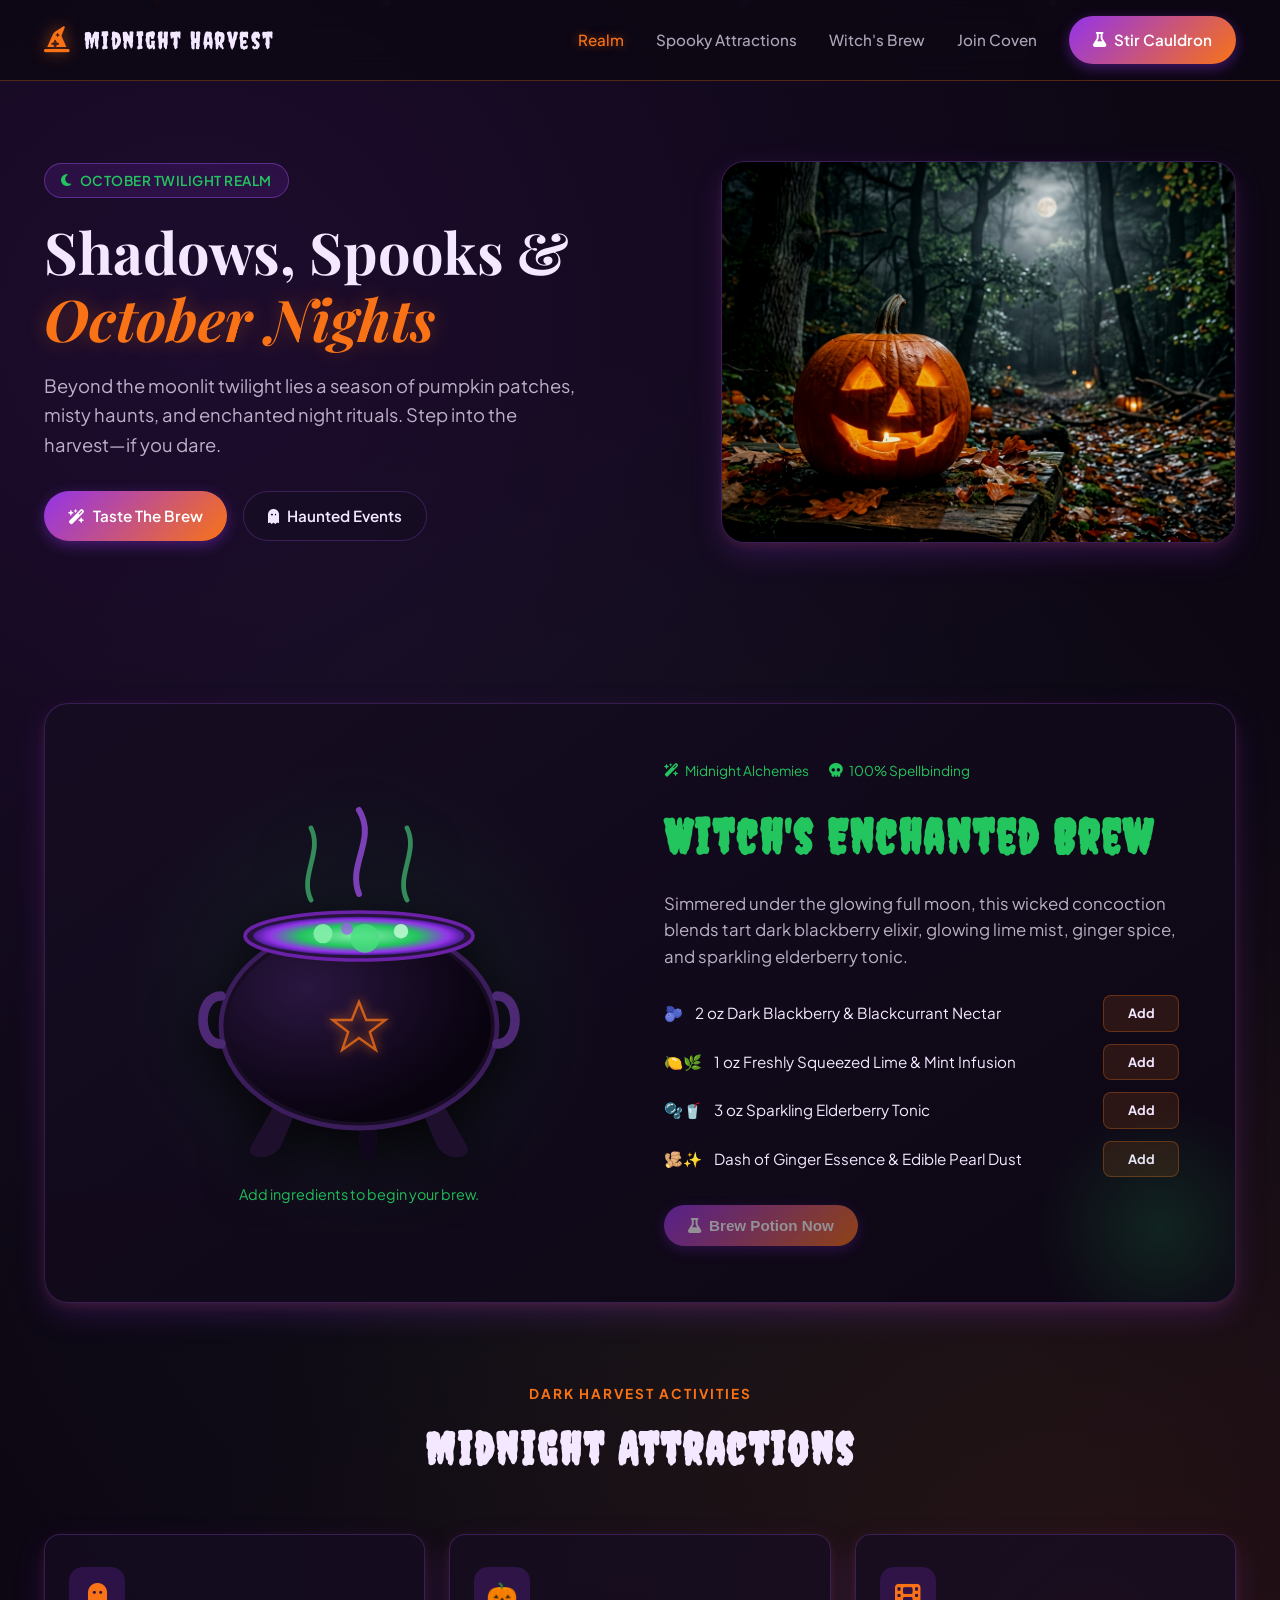
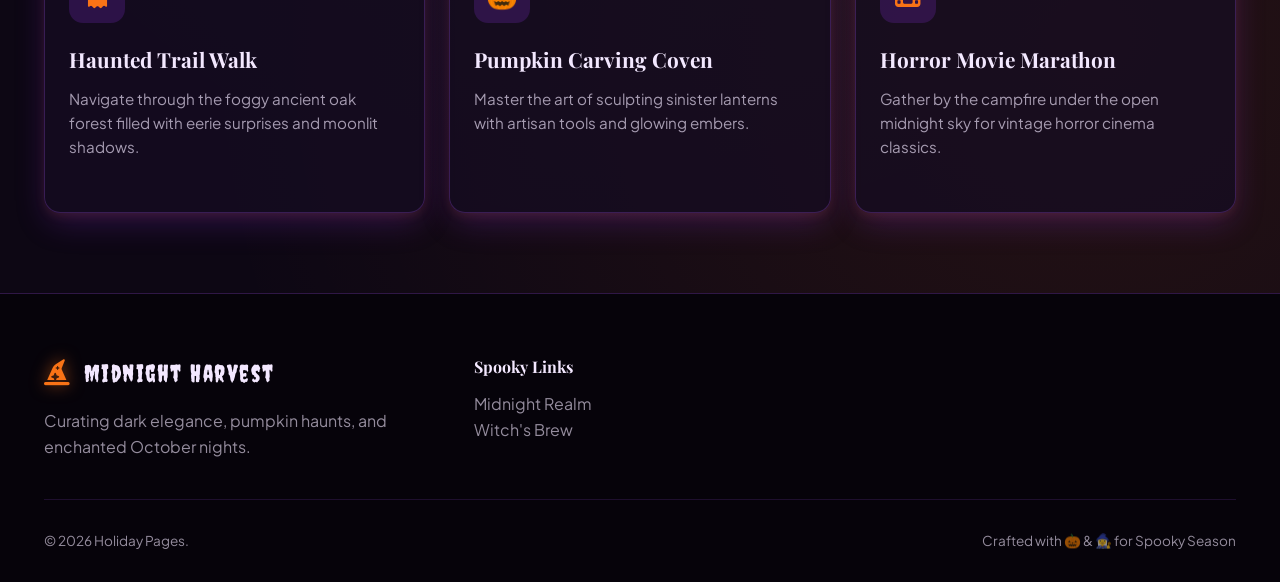
==== commit 4c524449: "Add files via upload" ====
--- a/October Webpage/index.html
+++ b/October Webpage/index.html
@@ -505,4 +505,4 @@
         }
     </script>
 </body>
-</html>
+</html>
--- a/October Webpage/styles.css
+++ b/October Webpage/styles.css
@@ -618,6 +618,16 @@
     transition: var(--transition-smooth);
 }
 
+.brew-actions {
+    display: flex;
+    flex-wrap: wrap;
+    gap: 12px;
+}
+
+.brew-actions [hidden] {
+    display: none;
+}
+
 .ingredient-add:hover:not(:disabled) {
     border-color: var(--primary-pumpkin);
     background: rgba(249, 115, 22, 0.24);
@@ -638,6 +648,17 @@
     opacity: 0.55;
     cursor: not-allowed;
     transform: none;
+}
+
+body.potion-chaos .potion-floater {
+    position: relative;
+    z-index: 20;
+    will-change: translate;
+}
+
+body.potion-chaos .story-section,
+body.potion-chaos .full-bleed-hero-card {
+    overflow: visible;
 }
 
 /* Feature Cards Section */
@@ -1039,4 +1060,5 @@
     header {
         transition: none;
     }
-}
+
+}
